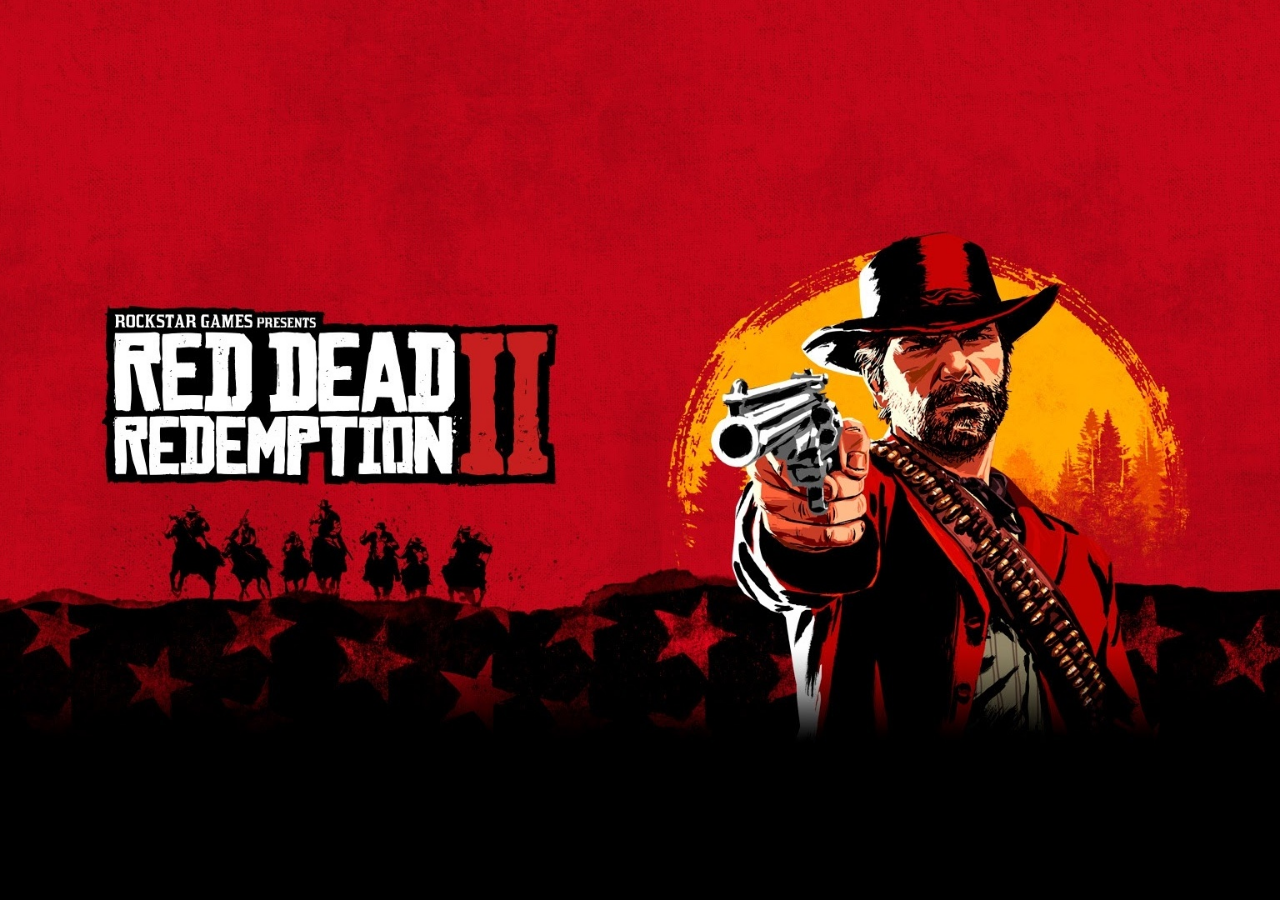
==== index.html @ ca6bc89d "1.0" ====
<!DOCTYPE html>
<html lang="en">
<head>
  <meta charset="UTF-8">
  <meta name="viewport" content="width=device-width, initial-scale=1.0">
  <meta http-equiv="X-UA-Compatible" content="ie=edge">
  <link rel="stylesheet" href="style.css">
  <title>Document</title>
</head>
<body>


<div class="clock" id="clock">
  <h1id="clock"></h1>
</div>


  <script type="text/javascript" src="script.js"></script>
</body>
</html>
---- style.css ----
* {
  margin: 0;
  padding: 0;
}

body {
  background-color: #ca0519;
  background-image: url("image/rdr2.jpg");
  background-position: 50% 50%;
  background-repeat: no-repeat;
  height: 100vh;
  width: 100%;
  background-size: cover;
  display: flex;
  flex-direction: column;
  align-items: center;
}

@font-face {
    font-family: "Marston";
    src: url("font/Marston.otf") format("truetype");
}

:root {
  --shadow: 0 0 19px #000, 0 0 19px #000, 0 0 19px #000, 0 0 19px #000, 0 0 19px #000, 0 0 19px #000, 0 0 19px #000, 0 0 19px #000, 0 0 19px #000, 0 0 19px #000, 0 0 19px #000, 0 0 19px #000, 0 0 19px #000, 0 0 19px #000, 0 0 19px #000, 0 0 19px #000, 0 0 19px #000, 0 0 19px #000, 0 0 19px #000, 0 0 19px #000, 0 0 19px #000, 0 0 19px #000, 0 0 19px #000, 0 0 19px #000, 0 0 19px #000, 0 0 19px #000, 0 0 19px #000, 0 0 19px #000, 0 0 19px #000, 0 0 19px #000, 0 0 19px #000, 0 0 19px #000, 0 0 19px #000, 0 0 19px #000, 0 0 19px #000, 0 0 19px #000, 0 0 19px #000, 0 0 19px #000, 0 0 19px #000, 0 0 19px #000, 0 0 19px #000, 0 0 19px #000, 0 0 19px #000, 0 0 19px #000, 0 0 19px #000, 0 0 19px #000, 0 0 19px #000, 0 0 19px #000, 0 0 19px #000, 0 0 19px #000, 0 0 19px #000, 0 0 19px #000, 0 0 19px #000, 0 0 19px #000, 0 0 19px #000, 0 0 19px #000, 0 0 19px #000, 0 0 19px #000, 0 0 19px #000, 0 0 19px #000, 0 0 19px #000, 0 0 19px #000, 0 0 19px #000, 0 0 19px #000, 0 0 19px #000, 0 0 19px #000, 0 0 19px #000, 0 0 19px #000, 0 0 19px #000, 0 0 19px #000, 0 0 19px #000, 0 0 19px #000, 0 0 19px #000, 0 0 19px #000, 0 0 19px #000, 0 0 19px #000, 0 0 19px #000, 0 0 19px #000, 0 0 19px #000, 0 0 19px #000, 0 0 19px #000, 0 0 19px #000, 0 0 19px #000, 0 0 19px #000, 0 0 19px #000, 0 0 19px #000, 0 0 19px #000, 0 0 19px #000, 0 0 19px #000, 0 0 19px #000, 0 0 19px #000, 0 0 19px #000, 0 0 19px #000, 0 0 19px #000, 0 0 19px #000, 0 0 19px #000, 0 0 19px #000, 0 0 19px #000, 0 0 19px #000, 0 0 19px #000, 0 0 19px #000, 0 0 19px #000, 0 0 19px #000, 0 0 19px #000, 0 0 19px #000;
}

.clock {
  font-size: 5.6vw;
  font-family: "Marston", sans-serif;
  color: #fff;
  text-shadow: var(--shadow);
}
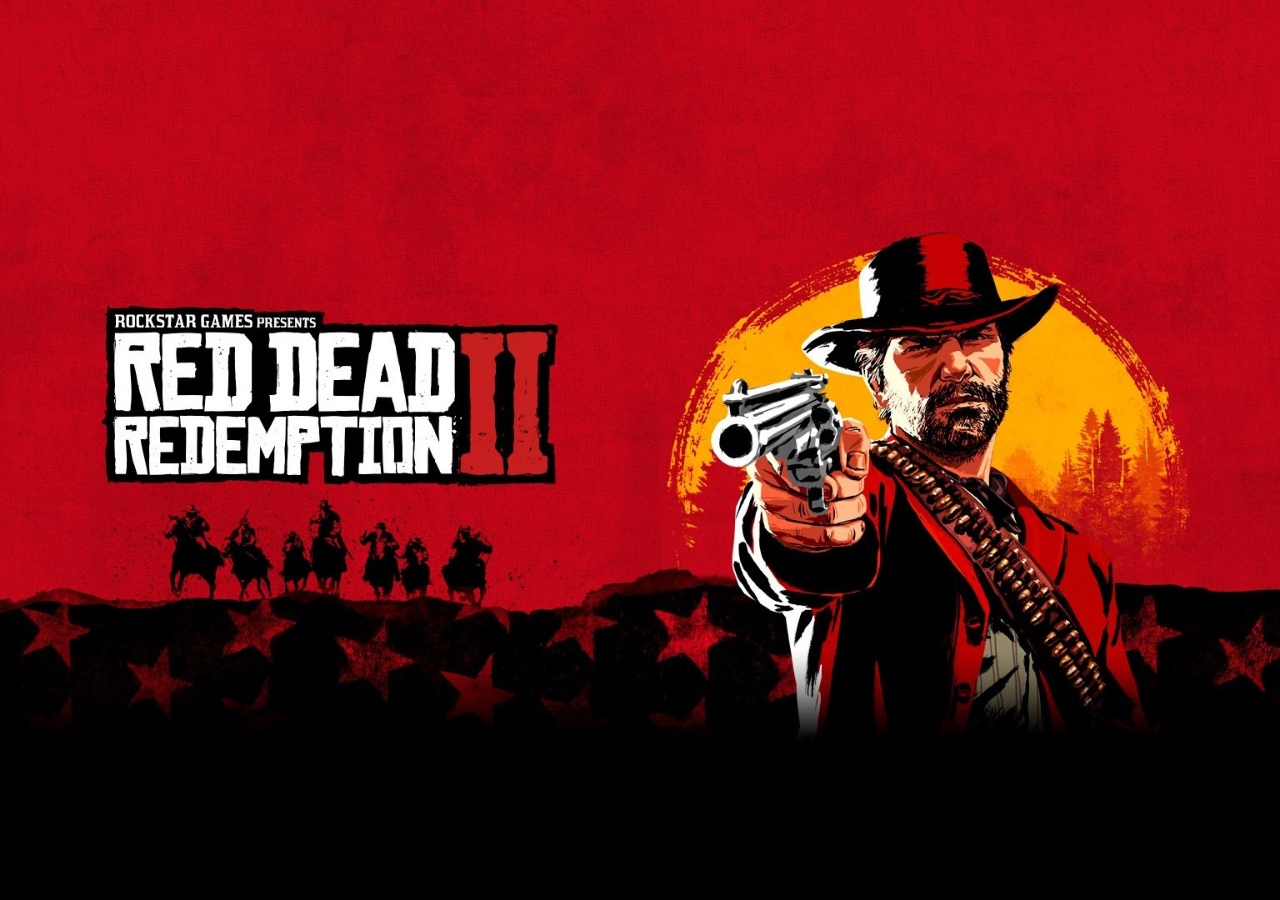
==== commit 050fa477: "1.2" ====
--- a/index.html
+++ b/index.html
@@ -4,8 +4,9 @@
   <meta charset="UTF-8">
   <meta name="viewport" content="width=device-width, initial-scale=1.0">
   <meta http-equiv="X-UA-Compatible" content="ie=edge">
+  <link rel="shortcut icon" type="image/png" href="image/favicon.png"/>
   <link rel="stylesheet" href="style.css">
-  <title>Document</title>
+  <title>RDR 2 Countdown</title>
 </head>
 <body>
 
